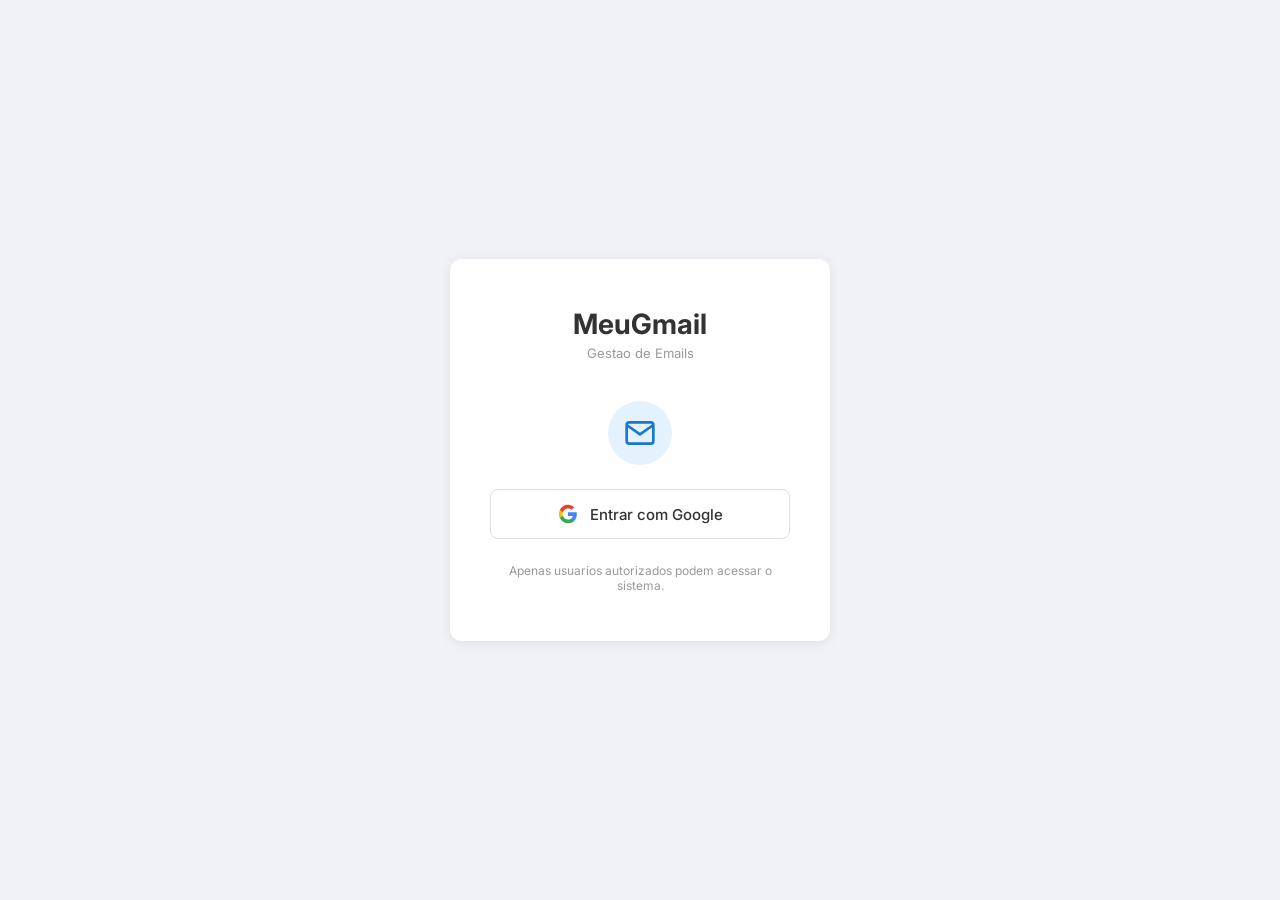
==== backend/templates/login.html @ edd5589c "feat: Google OAuth login, multi-user system with admin panel - Add Google OAuth2 authentication flow" ====
<!DOCTYPE html>
<html lang="pt-BR">
<head>
    <meta charset="UTF-8">
    <meta name="viewport" content="width=device-width, initial-scale=1.0">
    <title>MeuGmail - Login</title>
    <link rel="preconnect" href="https://fonts.googleapis.com">
    <link href="https://fonts.googleapis.com/css2?family=Inter:wght@400;500;600;700&display=swap" rel="stylesheet">
    <style>
        *, *::before, *::after { box-sizing: border-box; margin: 0; padding: 0; }
        :root {
            --bg: #f0f2f5;
            --surface: #ffffff;
            --border: #e0e0e0;
            --text: #333333;
            --text-secondary: #666666;
            --text-muted: #999999;
            --primary: #1976d2;
            --primary-hover: #1565c0;
            --danger: #d32f2f;
            --font: 'Inter', 'Roboto', -apple-system, BlinkMacSystemFont, 'Segoe UI', sans-serif;
        }
        body {
            font-family: var(--font);
            background: var(--bg);
            color: var(--text);
            min-height: 100vh;
            display: flex;
            align-items: center;
            justify-content: center;
        }
        .login-container {
            width: 100%;
            max-width: 420px;
            padding: 20px;
        }
        .login-card {
            background: var(--surface);
            border-radius: 12px;
            box-shadow: 0 2px 12px rgba(0,0,0,0.08);
            padding: 48px 40px;
            text-align: center;
        }
        .login-logo {
            font-size: 28px;
            font-weight: 700;
            color: var(--text);
            margin-bottom: 4px;
        }
        .login-subtitle {
            font-size: 13px;
            color: var(--text-muted);
            margin-bottom: 40px;
        }
        .login-icon {
            width: 64px;
            height: 64px;
            margin: 0 auto 24px;
            background: #e3f2fd;
            border-radius: 50%;
            display: flex;
            align-items: center;
            justify-content: center;
        }
        .login-icon svg {
            width: 32px;
            height: 32px;
            color: var(--primary);
        }
        .btn-google {
            display: inline-flex;
            align-items: center;
            justify-content: center;
            gap: 12px;
            width: 100%;
            padding: 14px 24px;
            background: var(--surface);
            border: 1px solid var(--border);
            border-radius: 8px;
            font-size: 15px;
            font-weight: 500;
            color: var(--text);
            cursor: pointer;
            transition: all 0.15s;
            text-decoration: none;
            font-family: var(--font);
        }
        .btn-google:hover {
            background: #fafafa;
            border-color: #ccc;
            box-shadow: 0 1px 4px rgba(0,0,0,0.08);
        }
        .btn-google svg {
            width: 20px;
            height: 20px;
        }
        .login-error {
            background: #fce4ec;
            color: var(--danger);
            padding: 12px 16px;
            border-radius: 8px;
            font-size: 13px;
            margin-bottom: 24px;
        }
        .login-footer {
            margin-top: 24px;
            font-size: 12px;
            color: var(--text-muted);
        }
    </style>
</head>
<body>
    <div class="login-container">
        <div class="login-card">
            <div class="login-logo">MeuGmail</div>
            <div class="login-subtitle">Gestao de Emails</div>

            <div class="login-icon">
                <svg viewBox="0 0 24 24" fill="none" stroke="currentColor" stroke-width="2">
                    <path d="M4 4h16c1.1 0 2 .9 2 2v12c0 1.1-.9 2-2 2H4c-1.1 0-2-.9-2-2V6c0-1.1.9-2 2-2z"/>
                    <polyline points="22,6 12,13 2,6"/>
                </svg>
            </div>

            <div id="error-msg" class="login-error" style="display:none;"></div>

            <a href="/auth/login" class="btn-google">
                <svg viewBox="0 0 24 24">
                    <path fill="#4285F4" d="M22.56 12.25c0-.78-.07-1.53-.2-2.25H12v4.26h5.92a5.06 5.06 0 0 1-2.2 3.32v2.77h3.57c2.08-1.92 3.28-4.74 3.28-8.1z"/>
                    <path fill="#34A853" d="M12 23c2.97 0 5.46-.98 7.28-2.66l-3.57-2.77c-.98.66-2.23 1.06-3.71 1.06-2.86 0-5.29-1.93-6.16-4.53H2.18v2.84C3.99 20.53 7.7 23 12 23z"/>
                    <path fill="#FBBC05" d="M5.84 14.09c-.22-.66-.35-1.36-.35-2.09s.13-1.43.35-2.09V7.07H2.18C1.43 8.55 1 10.22 1 12s.43 3.45 1.18 4.93l2.85-2.22.81-.62z"/>
                    <path fill="#EA4335" d="M12 5.38c1.62 0 3.06.56 4.21 1.64l3.15-3.15C17.45 2.09 14.97 1 12 1 7.7 1 3.99 3.47 2.18 7.07l3.66 2.84c.87-2.6 3.3-4.53 6.16-4.53z"/>
                </svg>
                Entrar com Google
            </a>

            <div class="login-footer">
                Apenas usuarios autorizados podem acessar o sistema.
            </div>
        </div>
    </div>

    <script>
        const params = new URLSearchParams(window.location.search);
        const error = params.get('error');
        if (error) {
            const msg = document.getElementById('error-msg');
            const messages = {
                'not_allowed': 'Acesso nao permitido. Seu email nao esta cadastrado no sistema.',
                'inactive': 'Sua conta esta desativada. Entre em contato com o administrador.',
                'google_failed': 'Falha na autenticacao com o Google. Tente novamente.',
                'no_code': 'Erro no fluxo de autenticacao. Tente novamente.',
                'no_email': 'Nao foi possivel obter o email da conta Google.',
            };
            msg.textContent = messages[error] || 'Erro desconhecido. Tente novamente.';
            msg.style.display = 'block';
        }
    </script>
</body>
</html>
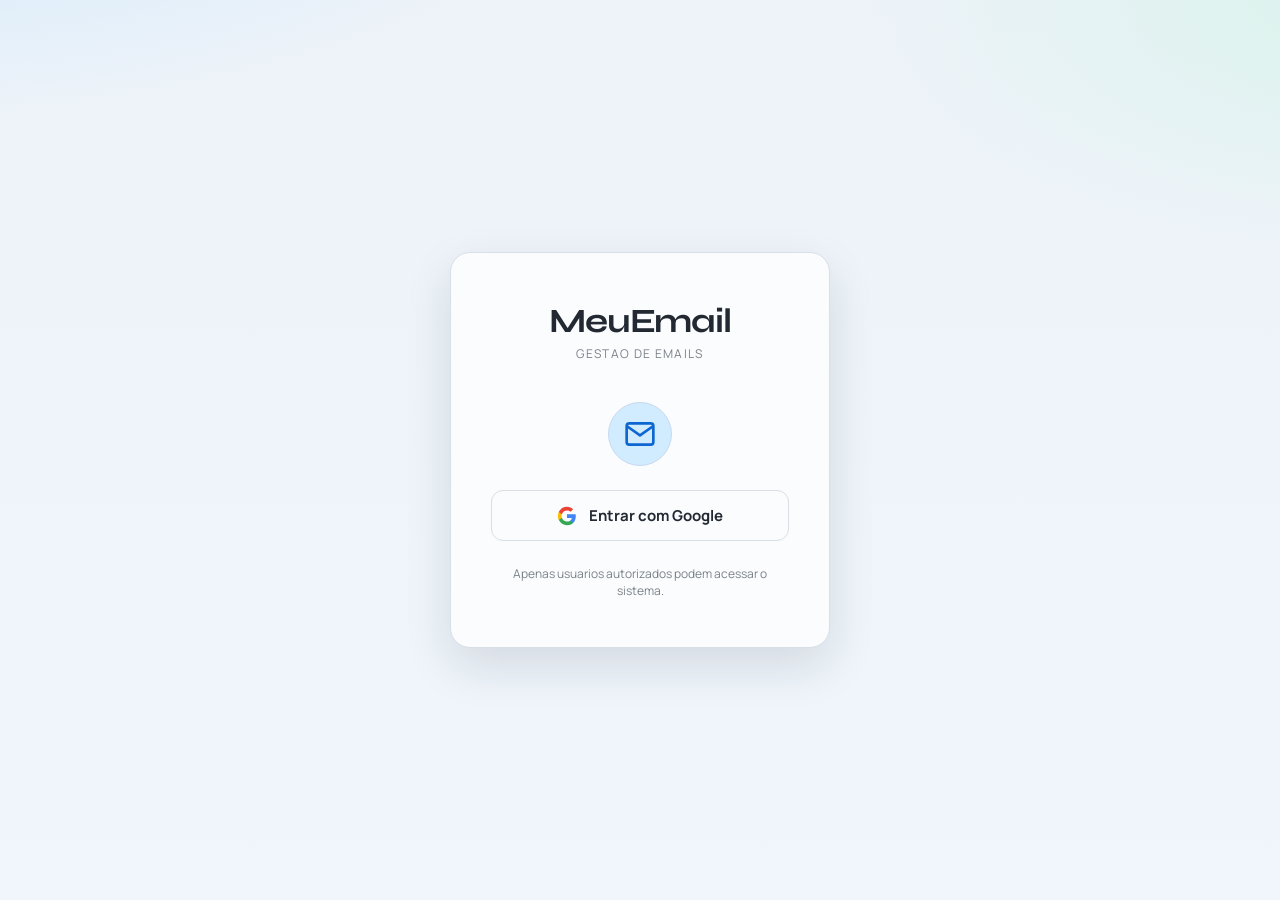
==== commit a0c514cc: "feat: external API for AI agent with API key authentication - Add api_keys table (migration 011) wit" ====
--- a/backend/templates/login.html
+++ b/backend/templates/login.html
@@ -3,26 +3,32 @@
 <head>
     <meta charset="UTF-8">
     <meta name="viewport" content="width=device-width, initial-scale=1.0">
-    <title>MeuGmail - Login</title>
+    <title>MeuEmail - Login</title>
     <link rel="preconnect" href="https://fonts.googleapis.com">
-    <link href="https://fonts.googleapis.com/css2?family=Inter:wght@400;500;600;700&display=swap" rel="stylesheet">
+    <link rel="preconnect" href="https://fonts.gstatic.com" crossorigin>
+    <link href="https://fonts.googleapis.com/css2?family=Manrope:wght@400;500;600;700;800&family=Syne:wght@600;700&display=swap" rel="stylesheet">
     <style>
         *, *::before, *::after { box-sizing: border-box; margin: 0; padding: 0; }
         :root {
-            --bg: #f0f2f5;
-            --surface: #ffffff;
-            --border: #e0e0e0;
-            --text: #333333;
-            --text-secondary: #666666;
-            --text-muted: #999999;
-            --primary: #1976d2;
-            --primary-hover: #1565c0;
-            --danger: #d32f2f;
-            --font: 'Inter', 'Roboto', -apple-system, BlinkMacSystemFont, 'Segoe UI', sans-serif;
+            --bg: oklch(97% 0.01 250);
+            --surface: oklch(99% 0.004 250);
+            --border: oklch(90% 0.012 250);
+            --text: oklch(28% 0.02 262);
+            --text-secondary: oklch(45% 0.015 255);
+            --text-muted: oklch(60% 0.014 255);
+            --primary: oklch(53% 0.18 257);
+            --primary-hover: oklch(48% 0.17 257);
+            --danger: oklch(58% 0.21 25);
+            --font: 'Manrope', 'Segoe UI', sans-serif;
+            --font-display: 'Syne', 'Manrope', sans-serif;
+            --shadow-card: 0 18px 48px rgba(15, 23, 42, 0.12);
         }
         body {
             font-family: var(--font);
-            background: var(--bg);
+            background:
+                radial-gradient(1200px 500px at -10% -20%, oklch(90% 0.07 250 / 0.6), transparent 60%),
+                radial-gradient(900px 420px at 110% 0%, oklch(92% 0.06 165 / 0.45), transparent 60%),
+                linear-gradient(180deg, oklch(96% 0.01 250) 0%, var(--bg) 100%);
             color: var(--text);
             min-height: 100vh;
             display: flex;
@@ -36,27 +42,33 @@
         }
         .login-card {
             background: var(--surface);
-            border-radius: 12px;
-            box-shadow: 0 2px 12px rgba(0,0,0,0.08);
+            border: 1px solid var(--border);
+            border-radius: 20px;
+            box-shadow: var(--shadow-card);
             padding: 48px 40px;
             text-align: center;
         }
         .login-logo {
-            font-size: 28px;
+            font-family: var(--font-display);
+            font-size: 34px;
             font-weight: 700;
             color: var(--text);
             margin-bottom: 4px;
+            letter-spacing: -0.03em;
         }
         .login-subtitle {
-            font-size: 13px;
+            font-size: 12px;
             color: var(--text-muted);
             margin-bottom: 40px;
+            text-transform: uppercase;
+            letter-spacing: 0.11em;
         }
         .login-icon {
             width: 64px;
             height: 64px;
             margin: 0 auto 24px;
-            background: #e3f2fd;
+            background: oklch(93% 0.05 253);
+            border: 1px solid oklch(88% 0.035 253);
             border-radius: 50%;
             display: flex;
             align-items: center;
@@ -76,29 +88,31 @@
             padding: 14px 24px;
             background: var(--surface);
             border: 1px solid var(--border);
-            border-radius: 8px;
+            border-radius: 12px;
             font-size: 15px;
-            font-weight: 500;
+            font-weight: 700;
             color: var(--text);
             cursor: pointer;
-            transition: all 0.15s;
+            transition: all 0.2s ease;
             text-decoration: none;
             font-family: var(--font);
         }
         .btn-google:hover {
-            background: #fafafa;
-            border-color: #ccc;
-            box-shadow: 0 1px 4px rgba(0,0,0,0.08);
+            background: oklch(97% 0.008 250);
+            border-color: oklch(85% 0.02 250);
+            box-shadow: 0 10px 24px rgba(49, 46, 129, 0.12);
+            transform: translateY(-1px);
         }
         .btn-google svg {
             width: 20px;
             height: 20px;
         }
         .login-error {
-            background: #fce4ec;
+            background: oklch(95% 0.035 25);
             color: var(--danger);
             padding: 12px 16px;
-            border-radius: 8px;
+            border: 1px solid oklch(88% 0.05 25);
+            border-radius: 12px;
             font-size: 13px;
             margin-bottom: 24px;
         }
@@ -112,7 +126,7 @@
 <body>
     <div class="login-container">
         <div class="login-card">
-            <div class="login-logo">MeuGmail</div>
+            <div class="login-logo">MeuEmail</div>
             <div class="login-subtitle">Gestao de Emails</div>
 
             <div class="login-icon">
